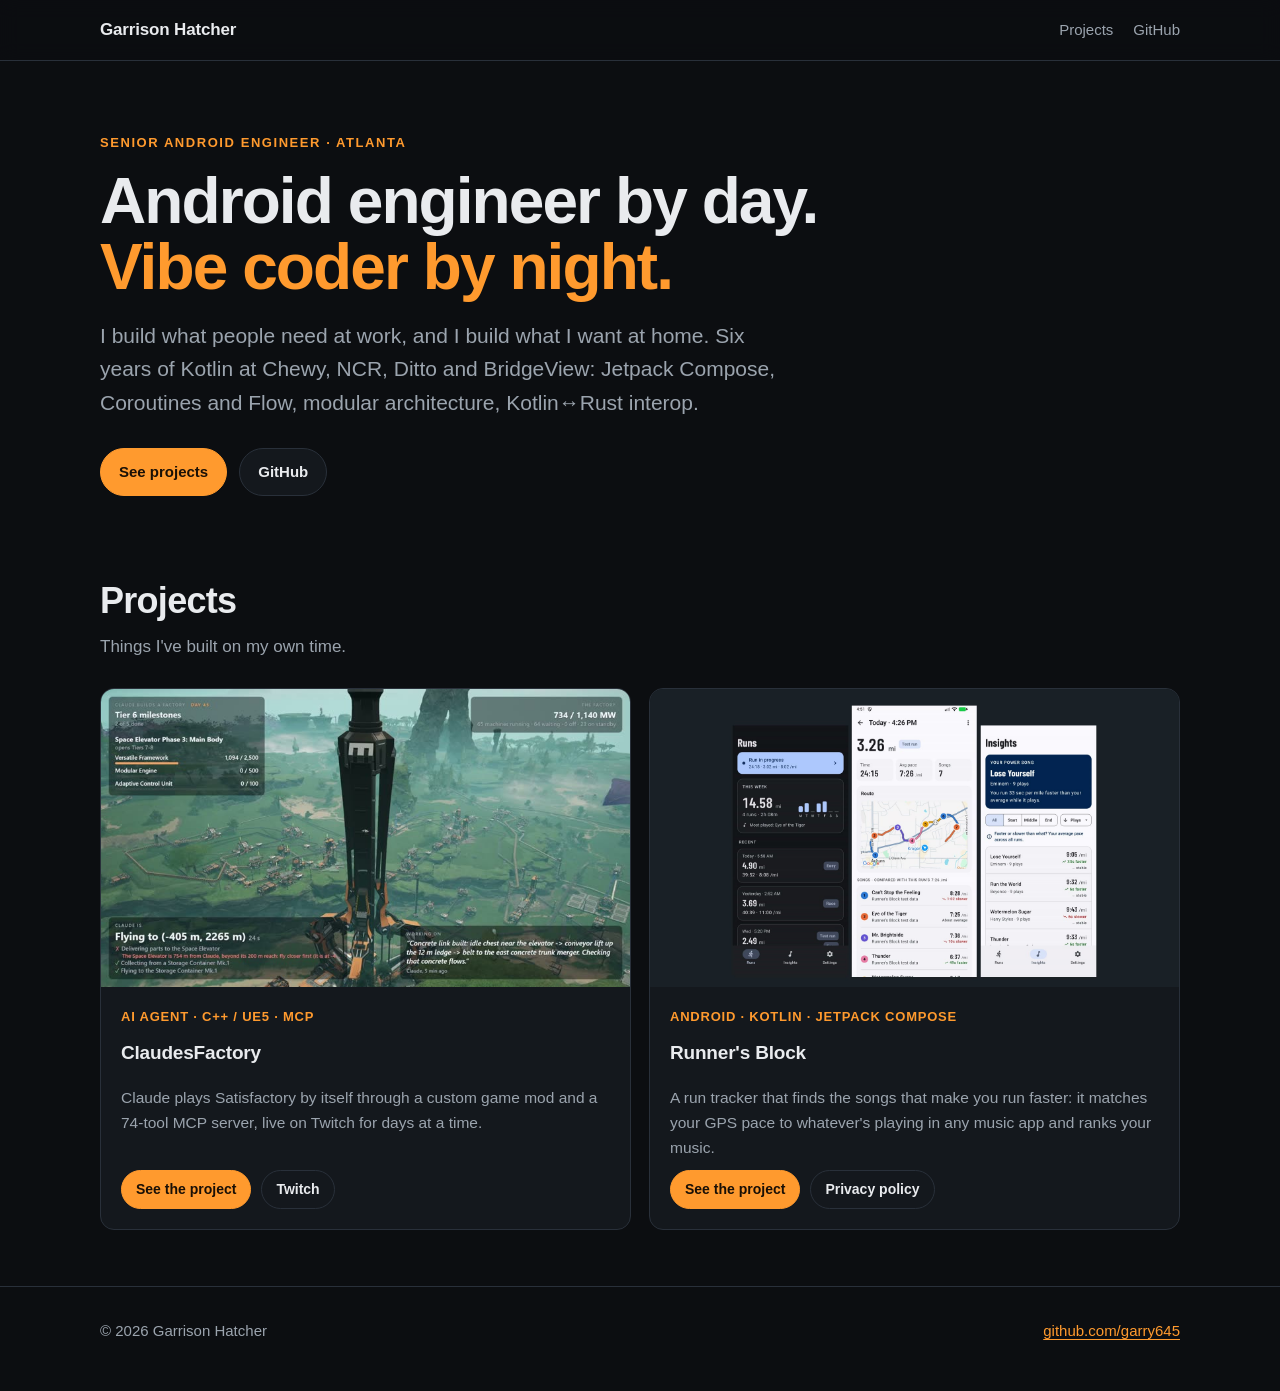
==== index.html @ 5f20c17e "Personal site: home, ClaudesFactory showcase, Runner's Block - Home page with project cards - /claud" ====
<!doctype html>
<html lang="en">
<head>
  <meta charset="utf-8">
  <meta name="viewport" content="width=device-width, initial-scale=1">
  <title>Garrison Hatcher — Senior Android Engineer</title>
  <meta name="description" content="Garrison Hatcher: senior Android engineer in Atlanta. Kotlin, Jetpack Compose, Kotlin Multiplatform, and AI agent tooling.">
  <link rel="stylesheet" href="assets/site.css">
</head>
<body>
  <header class="site-header">
    <div class="wrap">
      <a class="brand" href="./">Garrison Hatcher</a>
      <nav class="nav" aria-label="Site">
        <a href="#projects">Projects</a>
        <a href="https://github.com/garry645">GitHub</a>
      </nav>
    </div>
  </header>

  <main>
    <div class="wrap hero">
      <p class="eyebrow">Senior Android Engineer · Atlanta</p>
      <h1 class="two-line"><span>Android engineer by day.</span> <span>Vibe coder by night.</span></h1>
      <p class="lede">I build what people need at work, and I build what I want at home. Six years of Kotlin at Chewy, NCR, Ditto and BridgeView: Jetpack Compose, Coroutines and Flow, modular architecture, Kotlin↔Rust interop.</p>
      <div class="actions">
        <a class="btn btn-primary" href="#projects">See projects</a>
        <a class="btn" href="https://github.com/garry645">GitHub</a>
      </div>
    </div>

    <section id="projects">
      <div class="wrap">
        <h2>Projects</h2>
        <p class="section-intro">Things I've built on my own time.</p>
        <div class="cards">
          <article class="card">
            <img src="claudes-factory/media/thumb/hero-space-elevator.jpg" alt="The factory Claude built, with the Space Elevator" width="800" height="450" loading="lazy">
            <div class="body">
              <span class="meta">AI agent · C++ / UE5 · MCP</span>
              <h3>ClaudesFactory</h3>
              <p>Claude plays Satisfactory by itself through a custom game mod and a 74-tool MCP server, live on Twitch for days at a time.</p>
              <div class="links">
                <a class="btn btn-sm btn-primary" href="claudes-factory/">See the project</a>
                <a class="btn btn-sm" href="https://www.twitch.tv/gamergarry645">Twitch</a>
              </div>
            </div>
          </article>
          <article class="card">
            <img src="runners-block/media/banner.jpg" alt="Three Runner's Block screens: a run in progress, a run's route map colored by song, and Insights with your power song" width="1600" height="900" loading="lazy">
            <div class="body">
              <span class="meta">Android · Kotlin · Jetpack Compose</span>
              <h3>Runner's Block</h3>
              <p>A run tracker that finds the songs that make you run faster: it matches your GPS pace to whatever's playing in any music app and ranks your music.</p>
              <div class="links">
                <a class="btn btn-sm btn-primary" href="runners-block/">See the project</a>
                <a class="btn btn-sm" href="runners-block/privacy/">Privacy policy</a>
              </div>
            </div>
          </article>
        </div>
      </div>
    </section>
  </main>

  <footer class="site-footer">
    <div class="wrap">
      <span>© 2026 Garrison Hatcher</span>
      <a href="https://github.com/garry645">github.com/garry645</a>
    </div>
  </footer>
</body>
</html>
---- assets/site.css ----
:root {
  --bg: #0c0e11;
  --surface: #14181d;
  --surface-2: #1b2027;
  --border: #29303a;
  --text: #e9ebee;
  --muted: #9ba4ae;
  --accent: #ff9a2e;
  --accent-ink: #1a1006;
  --radius: 14px;
  --max: 1080px;
  --font: "Inter", -apple-system, BlinkMacSystemFont, "Segoe UI", Roboto, "Helvetica Neue", Arial, sans-serif;
  --mono: ui-monospace, "SF Mono", "Cascadia Code", Consolas, monospace;
  color-scheme: dark;
}

* { box-sizing: border-box; }
html { scroll-behavior: smooth; }
body {
  margin: 0;
  background: var(--bg);
  color: var(--text);
  font: 17px/1.6 var(--font);
  -webkit-font-smoothing: antialiased;
}
img, video, iframe { display: block; max-width: 100%; }
img, video { height: auto; }
a { color: var(--accent); text-decoration-thickness: 1px; text-underline-offset: 3px; }
a:hover { text-decoration-thickness: 2px; }
code { font-family: var(--mono); font-size: .9em; background: var(--surface-2); padding: .1em .35em; border-radius: 5px; }

.wrap { width: min(var(--max), 100% - 32px); margin-inline: auto; }

/* Header */
.site-header {
  position: sticky; top: 0; z-index: 10;
  background: color-mix(in srgb, var(--bg) 85%, transparent);
  backdrop-filter: blur(10px);
  border-bottom: 1px solid var(--border);
}
.site-header .wrap { display: flex; align-items: center; justify-content: space-between; gap: 16px; height: 60px; }
.brand { color: var(--text); text-decoration: none; font-weight: 650; letter-spacing: -.01em; }
.nav { display: flex; gap: 20px; align-items: center; font-size: 15px; }
.nav a:not(.btn) { color: var(--muted); text-decoration: none; }
.nav a:not(.btn):hover { color: var(--text); }

/* Buttons */
.btn {
  display: inline-flex; align-items: center; gap: 8px;
  padding: 11px 18px; border-radius: 999px;
  font-weight: 600; font-size: 15px; text-decoration: none;
  border: 1px solid var(--border); color: var(--text); background: var(--surface);
  transition: transform .15s ease, background .15s ease;
}
.btn:hover { transform: translateY(-1px); background: var(--surface-2); }
.btn-primary { background: var(--accent); color: var(--accent-ink); border-color: var(--accent); }
.btn-primary:hover { background: #ffab52; }
.btn-sm { padding: 7px 14px; font-size: 14px; }
.live-dot { width: 8px; height: 8px; border-radius: 50%; background: #e5484d; box-shadow: 0 0 0 3px rgb(229 72 77 / .25); }

/* Hero */
.hero { padding: 72px 0 28px; }
.eyebrow { color: var(--accent); font-weight: 650; font-size: 13px; letter-spacing: .12em; text-transform: uppercase; margin: 0 0 14px; }
h1 { font-size: clamp(36px, 6vw, 64px); line-height: 1.04; letter-spacing: -.03em; margin: 0 0 18px; max-width: 14ch; }
h1.two-line { max-width: none; }
h1.two-line span { display: block; text-wrap: balance; }
h1.two-line span + span { color: var(--accent); }
.lede { font-size: clamp(18px, 2.2vw, 21px); color: var(--muted); max-width: 60ch; margin: 0 0 28px; }
.actions { display: flex; flex-wrap: wrap; gap: 12px; }

/* Media */
.media-frame { border-radius: var(--radius); overflow: hidden; border: 1px solid var(--border); background: #000; }
.media-frame video, .media-frame img { width: 100%; height: auto; }
.ratio-16x9 { aspect-ratio: 16 / 9; }
.ratio-16x9 iframe { width: 100%; height: 100%; border: 0; }
figure { margin: 0; }
figcaption { color: var(--muted); font-size: 15px; margin-top: 10px; }
.hero-media { margin-top: 44px; }

/* Sections */
section { padding: 56px 0; }
section + section { border-top: 1px solid var(--border); }
h2 { font-size: clamp(26px, 3.4vw, 36px); line-height: 1.15; letter-spacing: -.02em; margin: 0 0 12px; }
h3 { font-size: 19px; margin: 0 0 8px; letter-spacing: -.01em; }
.section-intro { color: var(--muted); max-width: 64ch; margin: 0 0 28px; }

/* Stats */
.stats { display: grid; grid-template-columns: repeat(4, 1fr); gap: 12px; margin-top: 28px; }
.stat { background: var(--surface); border: 1px solid var(--border); border-radius: var(--radius); padding: 18px; }
.stat b { display: block; font-size: 28px; letter-spacing: -.02em; line-height: 1.1; }
.stat span { color: var(--muted); font-size: 14px; }
.stats-note { color: var(--muted); font-size: 14px; margin-top: 12px; }

/* Phone screenshots */
.phones { display: grid; grid-template-columns: repeat(3, 1fr); gap: 28px; margin-top: 44px; max-width: 900px; }
.phone img {
  width: 100%; border-radius: 28px; border: 6px solid #1f242c;
  box-shadow: 0 0 0 1px var(--border), 0 18px 40px rgb(0 0 0 / .45);
  background: #000;
}
.phone figcaption { text-align: center; font-size: 14.5px; }

/* Annotated screenshot */
.annotated { position: relative; }
.marker, .num {
  display: grid; place-items: center; flex: none;
  width: 30px; height: 30px; border-radius: 50%;
  background: var(--accent); color: var(--accent-ink);
  font-weight: 750; font-size: 15px; line-height: 1;
}
.marker {
  position: absolute; transform: translate(-50%, -50%);
  box-shadow: 0 0 0 3px rgb(12 14 17 / .85), 0 2px 10px rgb(0 0 0 / .5);
}
.legend-grid { list-style: none; padding: 0; margin: 20px 0 0; display: grid; grid-template-columns: repeat(4, 1fr); gap: 12px; }
.legend-grid li { background: var(--surface); border: 1px solid var(--border); border-radius: 12px; padding: 16px; }
.legend-grid .num { width: 26px; height: 26px; font-size: 14px; margin-bottom: 10px; }
.legend-grid b { display: block; font-size: 13px; letter-spacing: .1em; text-transform: uppercase; color: var(--accent); margin-bottom: 4px; }
.legend-grid p { color: var(--muted); font-size: 15px; margin: 0; }

/* Pipeline */
.pipeline { display: grid; grid-template-columns: repeat(4, 1fr); gap: 14px; position: relative; }
.stage { background: var(--surface); border: 1px solid var(--border); border-radius: var(--radius); padding: 20px; position: relative; }
.stage .tag { font-family: var(--mono); font-size: 12px; color: var(--accent); margin-bottom: 8px; display: block; }
.stage p { color: var(--muted); font-size: 15px; margin: 0; }
.stage:not(:last-child)::after {
  content: "→"; position: absolute; right: -14px; top: 50%; transform: translate(50%, -50%);
  color: var(--accent); font-weight: 700; z-index: 1;
}
.details { margin-top: 28px; display: grid; grid-template-columns: repeat(2, 1fr); gap: 14px 32px; padding: 0; list-style: none; }
.details li { color: var(--muted); font-size: 15.5px; padding-left: 18px; position: relative; }
.details li::before { content: ""; position: absolute; left: 0; top: .7em; width: 7px; height: 7px; border-radius: 2px; background: var(--accent); }
.details b { color: var(--text); font-weight: 600; }

/* Photo gallery */
.photo-grid { display: grid; grid-template-columns: repeat(3, 1fr); gap: 12px; }
.photo { position: relative; display: block; border-radius: 10px; overflow: hidden; border: 1px solid var(--border); background: #000; }
.photo img { width: 100%; aspect-ratio: 16 / 9; object-fit: cover; transition: transform .25s ease, opacity .25s ease; }
.photo:hover img, .photo:focus-visible img { transform: scale(1.03); opacity: .9; }
.photo:focus-visible { outline: 2px solid var(--accent); outline-offset: 2px; }
.photo span {
  position: absolute; left: 8px; bottom: 8px;
  font-size: 12px; font-weight: 650; letter-spacing: .06em; text-transform: uppercase;
  color: var(--text); background: rgb(12 14 17 / .78); padding: 3px 8px; border-radius: 6px;
}

/* Lightbox */
#lightbox {
  width: 100vw; height: 100vh; max-width: none; max-height: none; margin: 0; padding: 0; border: 0;
  background: rgb(6 7 9 / .94); color: var(--text);
}
#lightbox[open] { display: flex; align-items: center; justify-content: center; }
#lightbox::backdrop { background: rgb(0 0 0 / .6); }
#lightbox figure { max-width: min(1600px, 100vw - 120px); }
#lightbox img { max-height: 80vh; width: auto; margin-inline: auto; border-radius: 10px; }
#lightbox figcaption { text-align: center; max-width: 70ch; margin: 14px auto 0; color: #cdd2d8; }
.lb-close, .lb-nav {
  background: rgb(255 255 255 / .08); color: var(--text); border: 1px solid var(--border);
  border-radius: 999px; cursor: pointer; font: 600 28px/1 var(--font);
  display: grid; place-items: center; width: 48px; height: 48px;
}
.lb-close:hover, .lb-nav:hover { background: rgb(255 255 255 / .16); }
.lb-close { position: absolute; top: 16px; right: 16px; }
.lb-nav { position: absolute; top: 50%; transform: translateY(-50%); }
.lb-prev { left: 16px; }
.lb-next { right: 16px; }

/* Lessons */
.lessons { display: grid; gap: 18px; }
.lesson { display: grid; grid-template-columns: 1fr 1fr; gap: 24px; align-items: center; background: var(--surface); border: 1px solid var(--border); border-radius: var(--radius); padding: 22px; }
.lesson.text-only { grid-template-columns: 1fr; }
.lesson p { color: var(--muted); margin: 0; }

/* Chips */
.chips { display: flex; flex-wrap: wrap; gap: 8px; padding: 0; margin: 0; list-style: none; }
.chips li { border: 1px solid var(--border); background: var(--surface); border-radius: 999px; padding: 6px 14px; font-size: 14.5px; }

/* Cards (home) */
.cards { display: grid; grid-template-columns: repeat(2, 1fr); gap: 18px; }
.card { background: var(--surface); border: 1px solid var(--border); border-radius: var(--radius); overflow: hidden; display: flex; flex-direction: column; }
.card img { aspect-ratio: 16 / 9; object-fit: cover; width: 100%; }
.card .body { padding: 20px; display: flex; flex-direction: column; gap: 10px; flex: 1; }
.card p { color: var(--muted); margin: 0; font-size: 15.5px; }
.card .meta { font-size: 13px; color: var(--accent); font-weight: 600; letter-spacing: .06em; text-transform: uppercase; }
.card .links { margin-top: auto; display: flex; gap: 10px; flex-wrap: wrap; }
.placeholder-art { aspect-ratio: 16 / 9; display: grid; place-items: center; background: radial-gradient(circle at 30% 30%, #2a2116, var(--surface-2)); color: var(--accent); font-size: 44px; }

/* Prose (policy pages) */
.prose { max-width: 72ch; padding: 48px 0 72px; }
.prose h1 { font-size: clamp(30px, 4.5vw, 44px); max-width: none; }
.prose h2 { font-size: 22px; margin-top: 36px; }
.prose p, .prose li { color: #cdd2d8; }
.prose table { width: 100%; border-collapse: collapse; margin: 16px 0; font-size: 15.5px; }
.prose th, .prose td { text-align: left; vertical-align: top; padding: 10px 12px; border: 1px solid var(--border); }
.prose th { background: var(--surface); }
.summary { background: var(--surface); border: 1px solid var(--border); border-left: 3px solid var(--accent); border-radius: 10px; padding: 14px 18px; }

/* Footer */
.site-footer { border-top: 1px solid var(--border); padding: 32px 0 48px; color: var(--muted); font-size: 15px; }
.site-footer .wrap { display: flex; justify-content: space-between; gap: 16px; flex-wrap: wrap; }

@media (max-width: 860px) {
  .stats { grid-template-columns: repeat(2, 1fr); }
  .lesson { grid-template-columns: 1fr; }
  .legend-grid { grid-template-columns: repeat(2, 1fr); }
  .phones { grid-template-columns: repeat(3, minmax(220px, 1fr)); overflow-x: auto; scroll-snap-type: x mandatory; gap: 16px; padding-bottom: 8px; }
  .phone { scroll-snap-align: center; }
  .marker { width: 24px; height: 24px; font-size: 13px; }
  .pipeline { grid-template-columns: 1fr; }
  .stage:not(:last-child)::after { content: "↓"; right: 50%; top: auto; bottom: -14px; transform: translate(50%, 50%); }
  .details, .cards { grid-template-columns: 1fr; }
  .photo-grid { grid-template-columns: repeat(2, 1fr); gap: 8px; }
  .photo:last-child:nth-child(odd) { grid-column: 1 / -1; }
  #lightbox figure { max-width: 100vw; padding: 0 8px; }
  .lb-nav { top: auto; bottom: 16px; transform: none; }
  .hero { padding-top: 44px; }
  .nav .hide-sm { display: none; }
}
@media (max-width: 520px) {
  .legend-grid { grid-template-columns: 1fr; }
  .legend-grid li { display: grid; grid-template-columns: auto 1fr; column-gap: 12px; }
  .legend-grid .num { grid-row: span 2; margin-bottom: 0; }
}
@media (prefers-reduced-motion: reduce) {
  html { scroll-behavior: auto; }
  .btn, .photo img { transition: none; }
}
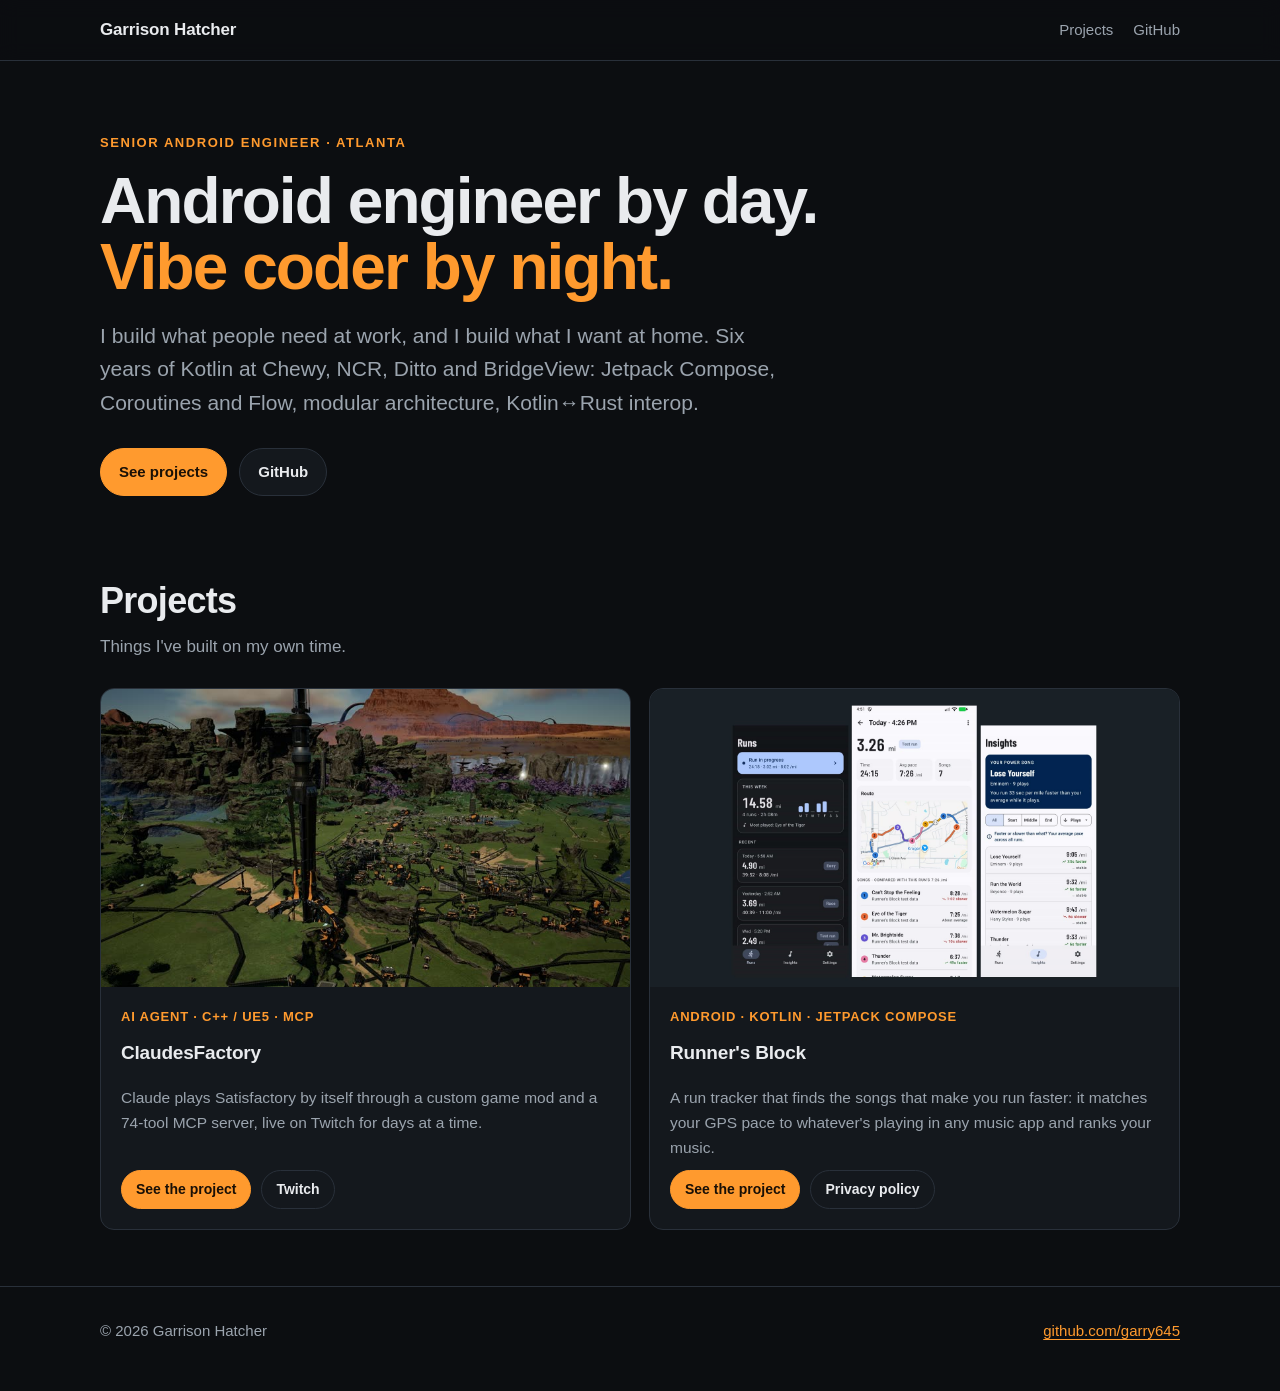
==== commit 21f4a733: "ClaudesFactory: day-133 hero, factory tour clips, clean gallery stills - Hero is now a clean day-133" ====
--- a/index.html
+++ b/index.html
@@ -35,7 +35,7 @@
         <p class="section-intro">Things I've built on my own time.</p>
         <div class="cards">
           <article class="card">
-            <img src="claudes-factory/media/thumb/hero-space-elevator.jpg" alt="The factory Claude built, with the Space Elevator" width="800" height="450" loading="lazy">
+            <img src="claudes-factory/media/thumb/d133-hero-space-elevator.jpg" alt="The factory Claude built, with the Space Elevator" width="800" height="450" loading="lazy">
             <div class="body">
               <span class="meta">AI agent · C++ / UE5 · MCP</span>
               <h3>ClaudesFactory</h3>
--- a/assets/site.css
+++ b/assets/site.css
@@ -132,7 +132,13 @@
 .details li::before { content: ""; position: absolute; left: 0; top: .7em; width: 7px; height: 7px; border-radius: 2px; background: var(--accent); }
 .details b { color: var(--text); font-weight: 600; }
 
+/* Factory tour clips */
+.tour-grid { display: grid; grid-template-columns: repeat(2, 1fr); gap: 20px; }
+.tour-grid video { width: 100%; height: 100%; object-fit: cover; }
+
 /* Photo gallery */
+.gallery-heading { font-size: 15px; letter-spacing: .08em; text-transform: uppercase; color: var(--muted); margin: 28px 0 12px; }
+.section-intro + .gallery-heading { margin-top: 0; }
 .photo-grid { display: grid; grid-template-columns: repeat(3, 1fr); gap: 12px; }
 .photo { position: relative; display: block; border-radius: 10px; overflow: hidden; border: 1px solid var(--border); background: #000; }
 .photo img { width: 100%; aspect-ratio: 16 / 9; object-fit: cover; transition: transform .25s ease, opacity .25s ease; }
@@ -210,6 +216,7 @@
   .stage:not(:last-child)::after { content: "↓"; right: 50%; top: auto; bottom: -14px; transform: translate(50%, 50%); }
   .details, .cards { grid-template-columns: 1fr; }
   .photo-grid { grid-template-columns: repeat(2, 1fr); gap: 8px; }
+  .tour-grid { grid-template-columns: 1fr; }
   .photo:last-child:nth-child(odd) { grid-column: 1 / -1; }
   #lightbox figure { max-width: 100vw; padding: 0 8px; }
   .lb-nav { top: auto; bottom: 16px; transform: none; }
@@ -225,3 +232,39 @@
   html { scroll-behavior: auto; }
   .btn, .photo img { transition: none; }
 }
+
+/* Changelog */
+.cl-hero { padding-bottom: 8px; }
+.cl-legend { list-style: none; padding: 0; margin: 0; display: flex; flex-wrap: wrap; gap: 10px 20px; color: var(--muted); font-size: 14.5px; }
+.cl-legend li { display: flex; align-items: center; gap: 8px; }
+.cl { padding: 8px 0 64px; }
+section.cl-release { display: grid; grid-template-columns: 150px 1fr; gap: 28px; padding: 40px 0; }
+.cl-when { position: sticky; top: 84px; align-self: start; display: flex; flex-direction: column; align-items: flex-start; gap: 6px; }
+.cl-when time { font-weight: 700; font-size: 20px; letter-spacing: -.01em; }
+.cl-days { color: var(--muted); font-size: 14px; }
+.cl-status { font-size: 12px; font-weight: 650; letter-spacing: .08em; text-transform: uppercase; color: var(--accent-ink); background: var(--accent); padding: 2px 8px; border-radius: 6px; }
+.cl-body { min-width: 0; }
+.cl-body h2 { font-size: clamp(22px, 2.6vw, 28px); margin-bottom: 10px; }
+.cl-intro { color: var(--muted); margin: 0 0 16px; max-width: 64ch; }
+.cl-items { list-style: none; padding: 0; margin: 0; display: grid; gap: 10px; }
+.cl-items li { display: grid; grid-template-columns: 112px 1fr; gap: 14px; align-items: start; background: var(--surface); border: 1px solid var(--border); border-radius: 12px; padding: 14px 16px; color: var(--muted); font-size: 15.5px; }
+.cl-items b { color: var(--text); font-weight: 600; }
+.cl-tag { display: inline-block; justify-self: start; font-family: var(--mono); font-size: 12px; line-height: 1.5; padding: 2px 8px; border-radius: 6px; border: 1px solid var(--border); background: var(--surface-2); white-space: nowrap; }
+.t-tools { color: var(--accent); }
+.t-rules { color: #f2777a; }
+.t-camera { color: #7cc4fa; }
+.t-stream { color: #b9a4ff; }
+.t-run { color: #8fd19e; }
+.t-perf { color: #f2d06b; }
+.cl-foot { color: var(--muted); font-size: 15px; border-top: 1px solid var(--border); padding-top: 24px; margin: 0; }
+.cl-recent { list-style: none; padding: 0; margin: 0 0 22px; display: grid; grid-template-columns: repeat(3, 1fr); gap: 14px; }
+.cl-recent li { background: var(--surface); border: 1px solid var(--border); border-radius: var(--radius); padding: 18px 20px; display: flex; flex-direction: column; gap: 6px; }
+.cl-recent time { color: var(--accent); font-size: 13px; font-weight: 650; letter-spacing: .08em; text-transform: uppercase; }
+.cl-recent b { font-size: 17px; letter-spacing: -.01em; }
+.cl-recent span { color: var(--muted); font-size: 15px; }
+@media (max-width: 860px) {
+  section.cl-release { grid-template-columns: 1fr; gap: 12px; padding: 32px 0; }
+  .cl-when { position: static; flex-direction: row; flex-wrap: wrap; align-items: center; gap: 10px; }
+  .cl-items li { grid-template-columns: 1fr; gap: 8px; }
+  .cl-recent { grid-template-columns: 1fr; }
+}
